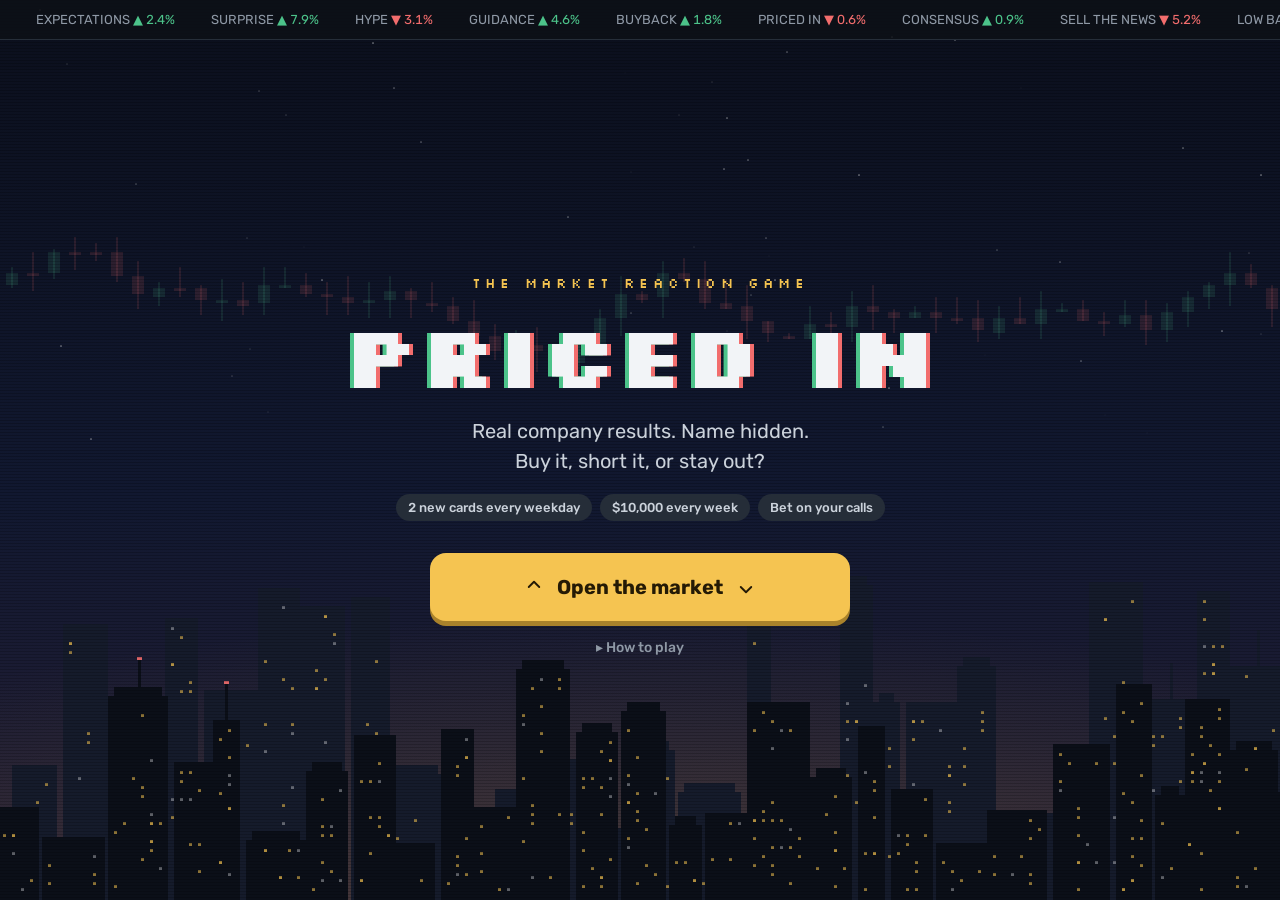
==== index.html @ 3587cbac "Night-city background, pixel title (code by Claude)" ====
<!DOCTYPE html>
<html lang="en">
<head>
    <meta charset="UTF-8">
    <meta name="viewport" content="width=device-width, initial-scale=1.0">
    <title>Priced In</title>
    <meta name="description" content="A game about how markets react to news. Read the results, then call it: up or down?">
    <link rel="preconnect" href="https://fonts.googleapis.com">
    <link rel="preconnect" href="https://fonts.gstatic.com" crossorigin>
    <link href="https://fonts.googleapis.com/css2?family=Rubik:wght@400;500;600;700;800&family=Silkscreen:wght@400;700&display=swap" rel="stylesheet">
    <link rel="stylesheet" href="style.css">
</head>
<body>
    <!-- The gold price line that keeps drawing itself behind everything -->
    <canvas id="bg-chart" class="bg-chart" aria-hidden="true"></canvas>

    <!-- ============ HOME ============ -->
    <div id="home" class="home">
        <div class="tape" aria-hidden="true">
            <div id="tape-track" class="tape-track"></div>
        </div>

        <div class="home-inner">
            <p class="home-kicker">The market reaction game</p>
            <h1 class="home-title">Priced In</h1>
            <p class="home-sub">Real company results. Name hidden.<br>Buy it, short it, or stay out?</p>

            <div class="home-chips">
                <span id="home-cards"></span>
                <span>$10,000 every week</span>
                <span>Bet on your calls</span>
            </div>

            <button id="btn-start" class="btn-start">
                <svg width="18" height="18" viewBox="0 0 24 24" fill="none" stroke="currentColor" stroke-width="2.5" stroke-linecap="round" stroke-linejoin="round" aria-hidden="true"><path d="M5 12l7-7 7 7"></path></svg>
                Open the market
                <svg width="18" height="18" viewBox="0 0 24 24" fill="none" stroke="currentColor" stroke-width="2.5" stroke-linecap="round" stroke-linejoin="round" aria-hidden="true"><path d="M19 12l-7 7-7-7"></path></svg>
            </button>

            <details class="howto">
                <summary>How to play</summary>
                <ol>
                    <li>Each card is a real company's results day, with the name hidden.</li>
                    <li>Read what investors expected, what the company reported and what else it announced.</li>
                    <li>Before the results come out, <strong>buy</strong> (you make money if the price rises), <strong>short</strong> (you make money if it falls) or stay out. Put 10%, 25% or 50% of your portfolio on it.</li>
                    <li>The next morning the market opens. Take your profit or loss <strong>at the open</strong>, or <strong>hold to the close</strong>. Your profit or loss is the real price move on your position.</li>
                    <li>Two new cards every weekday. Your portfolio carries over from day to day and starts again at $10,000 every Monday.</li>
                    <li>The catch: good news doesn't always mean up. Prices move on <em>surprise</em>, not on whether the news sounds good.</li>
                </ol>
            </details>

            <p id="home-stats" class="home-stats"></p>
        </div>
    </div>

    <!-- ============ GAME ============ -->
    <div id="app" class="app" hidden>

        <!-- HUD: home button, portfolio, progress, return -->
        <header class="hud">
            <button id="btn-home" class="hud-home" aria-label="Back to the menu">
                <svg width="20" height="20" viewBox="0 0 22 22" fill="none" stroke="currentColor" stroke-width="2" stroke-linecap="round" stroke-linejoin="round" aria-hidden="true"><path d="M2 16 L8 10 L12 13 L20 4"></path><path d="M15 4 H20 V9"></path></svg>
            </button>

            <div class="hud-box">
                <span class="hud-label">Portfolio</span>
                <span id="portfolio" class="hud-value gold"></span>
            </div>

            <div class="hud-progress">
                <div id="squares" class="squares" aria-hidden="true"></div>
                <span id="progress" class="hud-label"></span>
            </div>

            <div class="hud-box hud-right">
                <span class="hud-label">Return</span>
                <span id="return" class="hud-value"></span>
            </div>
        </header>

        <main class="stage">

            <!-- The card: one panel in the middle of the screen -->
            <section id="card" class="panel-main screen">
                <p id="when" class="kicker"></p>
                <h1 id="disguise" class="headline"></h1>
                <p id="mood" class="body-text"></p>

                <table id="rows" class="rows"></table>

                <div class="clue">
                    <span class="label gold">Also announced</span>
                    <p id="other-news"></p>
                </div>

                <div class="chart-range" data-chart="card-chart" role="group" aria-label="Chart range">
                    <button data-days="10">2W</button>
                    <button data-days="21">1M</button>
                    <button data-days="all">3M</button>
                </div>
                <div id="card-chart" class="chart"></div>
                <p id="card-chart-note" class="note"></p>

                <p class="panel-foot">▼ prices move on surprise ▼</p>
            </section>

            <!-- The market opens the morning after the results -->
            <section id="open" class="panel-main screen" hidden aria-live="polite">
                <p id="open-when" class="kicker"></p>
                <h1 id="open-move" class="headline"></h1>
                <div id="open-chart" class="chart"></div>
                <p id="open-text" class="body-text"></p>
            </section>

            <!-- The reveal -->
            <section id="reveal" class="panel-main screen" hidden aria-live="polite">
                <p id="reveal-when" class="kicker fade-up"></p>
                <h1 id="company" class="headline fade-up d1"></h1>

                <div class="move-line">
                    <span id="move" class="move-number"></span>
                    <span class="muted">next day</span>
                </div>
                <div class="chart-range" data-chart="chart" role="group" aria-label="Chart range">
                    <button data-days="10">2W</button>
                    <button data-days="21">1M</button>
                    <button data-days="all">3M</button>
                </div>
                <div id="chart" class="chart"></div>
                <p id="chart-note" class="note"></p>

                <div class="stats fade-up d2">
                    <div class="stat">
                        <span class="label">Position</span>
                        <span id="verdict-dir" class="stat-value"></span>
                    </div>
                    <div class="stat">
                        <span class="label">Exit</span>
                        <span id="verdict-size" class="stat-value"></span>
                    </div>
                    <div class="stat">
                        <span class="label">Your P&amp;L</span>
                        <span id="pnl" class="stat-value"></span>
                    </div>
                </div>
                <p id="pnl-detail" class="note fade-up d2"></p>

                <div class="why fade-up d3">
                    <p id="why" class="body-text"></p>
                    <div class="why-foot">
                        <span id="tag" class="tag"></span>
                        <a id="source" class="source" target="_blank" rel="noopener">Source ↗</a>
                    </div>
                </div>
            </section>

            <!-- End of the round -->
            <section id="results" class="panel-main screen results" hidden>
                <p class="kicker fade-up">Market closed</p>
                <h1 id="final-score" class="headline big fade-up d1"></h1>
                <p id="final-line" class="body-text fade-up d1"></p>
                <div id="grid" class="grid fade-up d2"></div>
                <p id="stats" class="note fade-up d3"></p>
            </section>

            <!-- Today: the daily cards -->
            <section id="today" class="panel-main screen" hidden>
                <p id="today-kicker" class="kicker"></p>
                <h1 id="today-title" class="headline"></h1>
                <div id="today-countdown" class="countdown" hidden>
                    <span id="countdown-label" class="label"></span>
                    <div id="countdown-tiles" class="countdown-tiles"></div>
                </div>
                <p id="today-text" class="body-text"></p>
                <div id="today-grid" class="teasers"></div>
                <div id="today-week" class="week-days week-strip"></div>
                <div class="hub-actions">
                    <button id="btn-today" class="btn btn-gold"></button>
                </div>
                <p id="today-note" class="note"></p>
            </section>

            <!-- Week: calendar, graph and stats for this week -->
            <section id="week" class="panel-main screen" hidden>
                <p id="week-kicker" class="kicker"></p>
                <div class="week-total">
                    <span id="week-pnl" class="headline"></span>
                    <span id="week-balance" class="muted"></span>
                </div>
                <div id="week-days" class="week-days"></div>
                <div id="week-chart" class="chart"></div>
                <p id="week-note" class="note"></p>
                <div id="week-stats" class="stats week-stats"></div>
                <p id="week-compare" class="body-text"></p>
                <div id="past-weeks" class="past-weeks"></div>
            </section>

            <!-- Practice: every card in one round -->
            <section id="practice" class="panel-main screen" hidden>
                <p class="kicker">Practice</p>
                <h1 class="headline">Play every card</h1>
                <p id="practice-text" class="body-text"></p>
                <div class="hub-actions">
                    <button id="btn-practice" class="btn btn-gold">Start practice</button>
                </div>
            </section>

            <!-- Shown if puzzles.json can't be loaded -->
            <section id="error" class="panel-main screen" hidden>
                <h1 class="headline">Couldn't load the puzzles</h1>
                <p class="body-text">If you opened index.html straight from your files, run <code>python3 -m http.server</code> in the project folder and open localhost:8000 instead.</p>
            </section>
        </main>

        <!-- Bottom bar: the question and the buttons for the current step -->
        <footer class="actions">
            <div id="dir-buttons" class="step">
                <p class="hint">The results are out tonight. What's your trade?</p>
                <div class="btn-row">
                    <button id="btn-up" class="btn btn-up">
                        <svg width="18" height="18" viewBox="0 0 24 24" fill="none" stroke="currentColor" stroke-width="2.5" stroke-linecap="round" stroke-linejoin="round" aria-hidden="true"><path d="M12 19V5"></path><path d="M5 12l7-7 7 7"></path></svg>
                        Buy
                    </button>
                    <button id="btn-down" class="btn btn-down">
                        <svg width="18" height="18" viewBox="0 0 24 24" fill="none" stroke="currentColor" stroke-width="2.5" stroke-linecap="round" stroke-linejoin="round" aria-hidden="true"><path d="M12 5v14"></path><path d="M19 12l-7 7-7-7"></path></svg>
                        Short
                    </button>
                    <button id="btn-out" class="btn btn-narrow">Stay out</button>
                </div>
                <p class="hint small">You trade at today's close, the last candle. Buy: you make money if the price rises from there. Short: you make money if it falls.</p>
            </div>

            <div id="stake-buttons" class="step" hidden>
                <p class="hint">You chose to <strong id="picked-2"></strong>. How much of your portfolio?</p>
                <div class="btn-row">
                    <button id="btn-low" class="btn">Low<span id="amt-low"></span></button>
                    <button id="btn-mid" class="btn">Medium<span id="amt-mid"></span></button>
                    <button id="btn-high" class="btn">High<span id="amt-high"></span></button>
                </div>
            </div>

            <div id="exit-buttons" class="step" hidden>
                <p class="hint">Take it now, or hold until the market closes?</p>
                <div class="btn-row">
                    <button id="btn-exit-open" class="btn">Exit at the open<span id="exit-open-pnl"></span></button>
                    <button id="btn-exit-close" class="btn">Hold to the close<span>see where it ends</span></button>
                </div>
            </div>

            <div id="next-step" class="step" hidden>
                <div class="btn-row">
                    <button id="btn-next" class="btn btn-gold">Next card</button>
                </div>
            </div>

            <nav id="tab-bar" class="step" hidden aria-label="Menu">
                <div class="tab-row">
                    <button id="tab-today" class="tab">
                        <svg width="22" height="22" viewBox="0 0 24 24" fill="none" stroke="currentColor" stroke-width="2" stroke-linecap="round" stroke-linejoin="round" aria-hidden="true"><rect x="3" y="5" width="18" height="16" rx="3"></rect><path d="M3 10h18M8 3v4M16 3v4"></path></svg>
                        Today
                    </button>
                    <button id="tab-week" class="tab">
                        <svg width="22" height="22" viewBox="0 0 24 24" fill="none" stroke="currentColor" stroke-width="2" stroke-linecap="round" stroke-linejoin="round" aria-hidden="true"><path d="M3 17l6-6 4 4 8-8"></path><path d="M15 7h6v6"></path></svg>
                        Week
                    </button>
                    <button id="tab-practice" class="tab">
                        <svg width="22" height="22" viewBox="0 0 24 24" fill="none" stroke="currentColor" stroke-width="2" stroke-linecap="round" stroke-linejoin="round" aria-hidden="true"><path d="M4 4v16M4 4h11l-2 4 2 4H4"></path></svg>
                        Practice
                    </button>
                </div>
            </nav>

            <div id="end-step" class="step" hidden>
                <div class="btn-row">
                    <button id="btn-share" class="btn btn-gold">Share result</button>
                    <button id="btn-replay" class="btn btn-narrow">Play again</button>
                </div>
            </div>
        </footer>
    </div>

    <!-- Full-screen colour flash on the reveal -->
    <div id="flash" class="flash" aria-hidden="true"></div>

    <script src="game.js"></script>
</body>
</html>
---- style.css ----
/* ---------- Colours and fonts ---------- */
:root {
    --bg: #12161D;
    --surface: #1B212A;
    --panel: #1B212A;
    --raised: #252D38;
    --edge: #0B0E13;
    --border: #2C3541;
    --border-soft: #262E39;
    --text: #F2F4F7;
    --text-soft: #CBD2DB;
    --muted: #8F99A6;
    --gold: #F5C451;
    --gold-edge: #A9822B;
    --up: #4CC38A;
    --up-bg: #183327;
    --up-chip: #183327;
    --up-edge: #2A7A55;
    --down: #F26D6D;
    --down-bg: #3A1D20;
    --down-chip: #3A1D20;
    --down-edge: #9A3B3B;
    --font: "Rubik", system-ui, sans-serif;
    --pixel: "Silkscreen", "Rubik", monospace;   /* the home title only */
    --serif: var(--font);
    --sans: var(--font);
    --mono: var(--font);
}

* { box-sizing: border-box; }

html, body {
    margin: 0;
    color: var(--text);
    font-family: var(--font);
    font-variant-numeric: tabular-nums;
    -webkit-font-smoothing: antialiased;
}

/* The night sky behind the city (the skyline and sky chart are drawn by game.js) */
body {
    min-height: 100vh;
    background-color: var(--bg);
    background-image:
        radial-gradient(ellipse 120% 45% at 50% 100%, rgba(245, 196, 81, 0.16), transparent 70%),
        linear-gradient(to bottom, #0b0f1c 0%, #111830 55%, #1d1c33 82%, #2b2236 100%);
    background-attachment: fixed;
}

/* Faint CRT scanlines over the scene (under the panels, so text stays sharp) */
body::before {
    content: "";
    position: fixed;
    inset: 0;
    z-index: 1;   /* above the city canvas, below the game (also z-index 1, but later in the page) */
    pointer-events: none;
    background: repeating-linear-gradient(to bottom, rgba(0, 0, 0, 0.18) 0 1px, transparent 1px 3px);
}

[hidden] { display: none !important; }

/* The background price line (drawn by game.js) */
.bg-chart {
    position: fixed;
    inset: 0;
    width: 100%;
    height: 100%;
    pointer-events: none;
    z-index: 0;
    transition: opacity 0.6s ease;
}

body.in-game .bg-chart { opacity: 0.7; }

/* ---------- Home ---------- */
.home {
    position: relative;
    z-index: 1;
    min-height: 100vh;
    min-height: 100dvh;
    display: flex;
    flex-direction: column;
    align-items: center;
    justify-content: center;
}

.tape {
    position: absolute;
    top: 0;
    left: 0;
    right: 0;
    height: 40px;
    overflow: hidden;
    border-bottom: 1px solid var(--border-soft);
    background: rgba(13, 17, 23, 0.85);
    display: flex;
    align-items: center;
}

.tape-track {
    display: flex;
    gap: 36px;
    white-space: nowrap;
    padding-left: 36px;
    font-family: var(--mono);
    font-size: 13px;
    color: var(--muted);
    animation: tape 45s linear infinite;
}

.t-up { color: var(--up); }
.t-down { color: var(--down); }

@keyframes tape { from { transform: translateX(0); } to { transform: translateX(-50%); } }

.home-inner {
    width: 100%;
    max-width: 640px;
    padding: 96px 24px 48px;
    display: flex;
    flex-direction: column;
    align-items: center;
    text-align: center;
    gap: 18px;
}

.home-kicker {
    margin: 0;
    font-family: var(--pixel);
    font-size: 14px;
    letter-spacing: 0.3em;
    text-transform: uppercase;
    color: var(--gold);
    animation: fade-up 0.6s ease-out both;
}

/* Pixel title with a green/red offset, like a glitchy trading screen */
.home-title {
    margin: 0;
    font-family: var(--pixel);
    font-size: clamp(36px, 12.5vw, 88px);   /* sized so "PRICED IN" stays on one line */
    font-weight: 700;
    line-height: 1;
    white-space: nowrap;
    text-shadow: -4px 0 var(--up), 4px 0 var(--down);
    animation: fade-up 0.7s ease-out 0.1s both;
}

.home-sub {
    margin: 0;
    font-size: clamp(16px, 2.4vw, 20px);
    line-height: 1.5;
    color: var(--text-soft);
    animation: fade-up 0.7s ease-out 0.25s both;
}

.home-chips {
    display: flex;
    flex-wrap: wrap;
    justify-content: center;
    gap: 8px;
    animation: fade-up 0.7s ease-out 0.4s both;
}

.home-chips span {
    font-family: var(--mono);
    font-size: 13px;
    font-weight: 500;
    color: var(--text-soft);
    padding: 6px 12px;
    border-radius: 999px;
    background: var(--raised);
}

.home-chips span:empty { display: none; }

.btn-start {
    margin-top: 14px;
    width: 100%;
    max-width: 420px;
    min-height: 68px;
    display: flex;
    align-items: center;
    justify-content: center;
    gap: 14px;
    border: none;
    border-radius: 16px;
    background: var(--gold);
    color: #241A05;
    box-shadow: 0 5px 0 var(--gold-edge);
    font-family: var(--font);
    font-size: 20px;
    font-weight: 700;
    cursor: pointer;
    animation: fade-up 0.7s ease-out 0.55s both;
    transition: background-color 0.15s ease, transform 0.08s ease, box-shadow 0.08s ease;
}

.btn-start:hover { background: #F8D06E; }
.btn-start:active { transform: translateY(4px); box-shadow: 0 1px 0 var(--gold-edge); }

.howto {
    width: 100%;
    max-width: 520px;
    text-align: left;
    font-size: 14px;
    color: var(--text-soft);
    animation: fade-up 0.7s ease-out 0.7s both;
}

.howto summary {
    cursor: pointer;
    text-align: center;
    font-family: var(--mono);
    font-size: 14px;
    font-weight: 500;
    color: var(--muted);
    list-style: none;
}

.howto summary::-webkit-details-marker { display: none; }
.howto summary::before { content: "▸ "; }
.howto[open] summary::before { content: "▾ "; }

.howto ol {
    margin: 14px 0 0;
    padding: 16px 20px 16px 36px;
    background: var(--panel);
    border: 1px solid var(--border);
    border-radius: 14px;
    line-height: 1.55;
}

.howto li + li { margin-top: 8px; }

.home-stats {
    margin: 0;
    font-family: var(--mono);
    font-size: 12px;
    color: var(--muted);
}

/* ---------- Game layout ---------- */
.app {
    position: relative;
    z-index: 1;
    min-height: 100vh;
    min-height: 100dvh;
    display: flex;
    flex-direction: column;
}

/* HUD across the top, like Krillion's depth / progress / score */
.hud {
    position: relative;
    display: grid;
    grid-template-columns: 1fr auto 1fr;
    align-items: center;
    gap: 12px;
    width: 100%;
    max-width: 760px;
    margin: 0 auto;
    padding: 14px 16px 0 64px;
}

.hud-home {
    position: absolute;
    left: 14px;
    top: 50%;
    transform: translateY(-30%);
    width: 40px;
    height: 40px;
    display: flex;
    align-items: center;
    justify-content: center;
    border-radius: 12px;
    border: none;
    background: var(--raised);
    box-shadow: 0 3px 0 var(--edge);
    color: var(--gold);
    cursor: pointer;
}

.hud-home:hover { background: #2D3644; }

.hud-box {
    justify-self: start;
    min-width: 120px;
    display: flex;
    flex-direction: column;
    gap: 2px;
    padding: 8px 14px;
    border-radius: 14px;
    background: var(--panel);
    box-shadow: 0 3px 0 var(--edge);
}

.hud-right { justify-self: end; text-align: right; }

.hud-label {
    font-family: var(--mono);
    font-size: 12px;
    font-weight: 500;
    color: var(--muted);
}

.hud-value {
    font-family: var(--mono);
    font-size: 20px;
    font-weight: 700;
}

.hud-progress {
    display: flex;
    flex-direction: column;
    align-items: center;
    gap: 6px;
}

.squares { display: flex; gap: 4px; }

.squares i {
    width: 16px;
    height: 16px;
    border-radius: 4px;
    background: var(--raised);
    border: 1px solid var(--raised);
}

.squares i.now { background: var(--gold); border-color: var(--gold); }
.squares i.hit { background: var(--up); border-color: var(--up); }
.squares i.miss { background: var(--down); border-color: var(--down); }

.stage {
    flex-grow: 1;
    width: 100%;
    max-width: 680px;
    margin: 0 auto;
    padding: 28px 16px 24px;
}

/* The one central panel */
.panel-main {
    display: flex;
    flex-direction: column;
    gap: 16px;
    padding: 28px 28px 22px;
    border-radius: 20px;
    background: var(--panel);
    box-shadow: 0 6px 0 var(--edge);
}

/* ---------- Text ---------- */
.kicker, .label {
    margin: 0;
    font-family: var(--mono);
    font-size: 14px;
    font-weight: 600;
    color: var(--gold);
}

.label { font-size: 12px; font-weight: 500; color: var(--muted); }
.gold { color: var(--gold); }

.headline {
    margin: -6px 0 0;
    font-family: var(--serif);
    font-size: clamp(28px, 6vw, 38px);
    font-weight: 700;
    line-height: 1.08;
}

.headline.big { font-size: clamp(54px, 12vw, 80px); }

.body-text {
    margin: 0;
    font-size: 16px;
    line-height: 1.6;
    color: var(--text-soft);
}

.muted { color: var(--muted); font-size: 13px; }
.note { margin: -6px 0 0; font-size: 13px; color: var(--muted); }

.panel-foot {
    margin: 4px 0 0;
    text-align: center;
    font-family: var(--mono);
    font-size: 13px;
    color: var(--muted);
}

code {
    font-family: var(--mono);
    font-size: 13px;
    background: var(--surface);
    padding: 2px 6px;
    border-radius: 6px;
}

/* ---------- Results table ---------- */
.rows { width: 100%; border-collapse: collapse; }

.rows th {
    text-align: left;
    font-family: var(--mono);
    font-size: 12px;
    font-weight: 500;
    color: var(--muted);
    padding: 0 6px 8px 0;
}

.rows td {
    padding: 10px 6px 10px 0;
    border-top: 1px solid var(--border-soft);
    font-size: 15px;
    vertical-align: middle;
}

.rows .num { font-family: var(--mono); color: var(--muted); }
.rows .num.actual { color: var(--text); font-weight: 600; }

.chip {
    display: inline-block;
    font-family: var(--mono);
    font-size: 12px;
    font-weight: 600;
    padding: 4px 10px;
    border-radius: 999px;
    white-space: nowrap;
}

.chip .pct { font-weight: 400; opacity: 0.85; margin-left: 4px; }
.chip-beat { color: var(--up); background: var(--up-chip); }
.chip-miss { color: var(--down); background: var(--down-chip); }
.chip-inline { color: var(--text-soft); background: var(--raised); }

.clue {
    display: flex;
    flex-direction: column;
    gap: 6px;
    padding: 14px 16px;
    border-radius: 14px;
    background: var(--raised);
    border-left: 4px solid var(--gold);
}

.clue .label { color: var(--gold); }

.clue p {
    margin: 0;
    font-size: 15px;
    line-height: 1.55;
    color: var(--text-soft);
}

/* ---------- Reveal ---------- */
.move-line { display: flex; align-items: baseline; gap: 10px; margin-top: 4px; }

.move-number {
    font-family: var(--mono);
    font-size: clamp(52px, 11vw, 72px);
    font-weight: 800;
    letter-spacing: -0.03em;
    line-height: 1;
}

.is-up { color: var(--up); }
.is-down { color: var(--down); }

.chart { position: relative; margin-top: -6px; }
.chart svg { width: 100%; height: auto; display: block; overflow: visible; touch-action: pan-y; cursor: crosshair; }

/* 2W / 1M / 3M zoom buttons above a chart */
.chart-range { display: flex; justify-content: flex-end; gap: 4px; margin-bottom: -8px; }

.chart-range button {
    padding: 4px 10px;
    border: none;
    border-radius: 8px;
    background: none;
    color: var(--muted);
    font-family: var(--font);
    font-size: 12px;
    font-weight: 600;
    cursor: pointer;
}

.chart-range button:hover { color: var(--text); }
.chart-range button.active { background: var(--raised); color: var(--gold); }
.chart-range button:focus-visible { outline: 2px solid var(--gold); outline-offset: 2px; }

/* The label that follows your finger or mouse along the chart */
.chart-tip {
    position: absolute;
    top: -8px;
    transform: translate(-50%, -100%);
    display: flex;
    align-items: baseline;
    gap: 8px;
    padding: 6px 10px;
    border-radius: 10px;
    background: var(--raised);
    box-shadow: 0 3px 0 var(--edge);
    font-size: 12px;
    color: var(--muted);
    white-space: nowrap;
    pointer-events: none;
}

.chart-tip strong { font-size: 15px; color: var(--text); }

.stats {
    display: grid;
    grid-template-columns: repeat(3, minmax(0, 1fr));
    gap: 8px;
}

.stat {
    display: flex;
    flex-direction: column;
    gap: 4px;
    padding: 10px 12px;
    border-radius: 14px;
    background: var(--raised);
}

.stat-value { font-family: var(--mono); font-size: 17px; font-weight: 700; }

.why {
    display: flex;
    flex-direction: column;
    gap: 12px;
    padding-top: 14px;
    border-top: 1px solid var(--border-soft);
}

.why-foot {
    display: flex;
    flex-wrap: wrap;
    align-items: center;
    justify-content: space-between;
    gap: 10px;
}

.tag {
    font-size: 13px;
    font-weight: 600;
    padding: 5px 12px;
    border-radius: 999px;
    background: rgba(245, 196, 81, 0.14);
    color: var(--gold);
}

.source { font-size: 13px; color: var(--muted); text-decoration: none; }
.source:hover { color: var(--gold); }

/* ---------- Results ---------- */
.results { text-align: center; align-items: center; }

.grid { display: flex; flex-direction: column; gap: 8px; width: 100%; max-width: 360px; }

.grid-row { display: flex; align-items: center; gap: 6px; }
.grid-row .sq { width: 26px; height: 26px; border-radius: 6px; background: var(--raised); }
.grid-row .sq.hit { background: var(--up); }
.grid-row .sq.miss { background: var(--down); }
.grid-row .grid-name { margin-left: 8px; font-size: 15px; color: var(--text-soft); }
.grid-pnl { margin-left: auto; font-family: var(--mono); font-size: 15px; font-weight: 700; }

/* ---------- Today, Week and Practice ---------- */
.hub-actions { display: flex; flex-direction: column; gap: 10px; margin-top: 4px; }

.week-total { display: flex; flex-direction: column; gap: 4px; margin-top: -6px; }

/* Monday to Friday tiles, green or red by the day's result */
.week-days {
    display: grid;
    grid-template-columns: repeat(5, minmax(0, 1fr));
    gap: 8px;
}

.day-tile {
    display: flex;
    flex-direction: column;
    gap: 4px;
    min-height: 78px;
    padding: 10px;
    border-radius: 14px;
    background: var(--raised);
    box-shadow: 0 3px 0 var(--edge);
}

.day-tile.up { background: var(--up-bg); }
.day-tile.down { background: var(--down-bg); }
.day-tile.today { outline: 2px solid var(--gold); outline-offset: 2px; }
.day-tile.future { opacity: 0.45; }

.day-name { font-size: 12px; font-weight: 500; color: var(--muted); }
.day-pnl { font-size: 15px; font-weight: 700; color: var(--muted); }
.day-tile.up .day-pnl { color: var(--up); }
.day-tile.down .day-pnl { color: var(--down); }
.day-sub { font-size: 11px; color: var(--muted); }

.week-stats { grid-template-columns: repeat(2, minmax(0, 1fr)); }

.past-weeks { display: flex; flex-direction: column; gap: 8px; }
.past-row { display: flex; align-items: baseline; gap: 10px; font-size: 14px; }
.past-ret { margin-left: auto; font-weight: 700; }

/* Today: countdown, card teasers and the week strip */
.countdown { display: flex; flex-direction: column; gap: 8px; }

.countdown-tiles { display: flex; gap: 8px; }

.count-tile {
    flex: 1 1 0;
    max-width: 96px;
    display: flex;
    flex-direction: column;
    align-items: center;
    gap: 2px;
    padding: 10px 0 8px;
    border-radius: 14px;
    background: var(--raised);
    box-shadow: 0 4px 0 var(--edge);
}

.count-tile strong { font-size: 30px; font-weight: 800; color: var(--gold); line-height: 1; }
.count-tile span { font-size: 11px; font-weight: 600; color: var(--muted); }

.teasers { display: flex; flex-direction: column; gap: 8px; }
.teasers:empty { display: none; }

.teaser {
    display: flex;
    align-items: center;
    gap: 12px;
    padding: 12px 14px;
    border-radius: 14px;
    background: var(--raised);
    border-left: 4px solid var(--gold);
}

.teaser.played { border-left-color: var(--border); }
.teaser-text { display: flex; flex-direction: column; gap: 2px; margin-right: auto; }
.teaser-text strong { font-size: 16px; font-weight: 700; }
.teaser .grid-row .sq { width: 18px; height: 18px; border-radius: 5px; }
.teaser .grid-row .sq:not(.hit):not(.miss) { background: var(--bg); }   /* grey squares show against the teaser */
.teaser .grid-pnl { margin-left: 0; }

.week-strip .day-tile { min-height: 64px; }
.day-tile.locked { opacity: 0.6; }

/* The tab bar at the bottom of the menu */
.tab-row { display: flex; gap: 8px; }

.tab {
    flex: 1 1 0;
    display: flex;
    flex-direction: column;
    align-items: center;
    gap: 4px;
    padding: 8px 0;
    border: none;
    border-radius: 14px;
    background: none;
    color: var(--muted);
    font-family: var(--font);
    font-size: 13px;
    font-weight: 600;
    cursor: pointer;
}

.tab:hover { color: var(--text); }
.tab.active { background: var(--raised); color: var(--gold); box-shadow: 0 3px 0 var(--edge); }
.tab:focus-visible { outline: 2px solid var(--gold); outline-offset: 2px; }

/* ---------- Bottom bar ---------- */
.actions {
    position: sticky;
    bottom: 0;
    z-index: 2;
    padding: 14px 16px 24px;
    background: rgba(13, 17, 26, 0.92);
    box-shadow: 0 -1px 0 var(--border-soft);
}

.step {
    max-width: 680px;
    margin: 0 auto;
    display: flex;
    flex-direction: column;
    gap: 10px;
}

.hint {
    margin: 0;
    text-align: center;
    font-family: var(--mono);
    font-size: 15px;
    font-weight: 500;
    color: var(--text-soft);
}

.hint.small { font-size: 12px; color: var(--muted); }

.hint strong.is-up { color: var(--up); }
.hint strong.is-down { color: var(--down); }

.btn-row { display: flex; gap: 10px; }

.btn {
    flex: 1 1 0;
    min-height: 60px;
    border-radius: 14px;
    border: none;
    background: var(--raised);
    box-shadow: 0 4px 0 var(--edge);
    color: var(--text);
    font-family: var(--font);
    font-size: 18px;
    font-weight: 700;
    display: flex;
    flex-direction: column;
    align-items: center;
    justify-content: center;
    gap: 2px;
    cursor: pointer;
    transition: transform 0.08s ease, box-shadow 0.08s ease, background-color 0.15s ease;
}

.btn span { font-size: 12px; font-weight: 500; color: var(--muted); }
.btn:hover { background-color: #2D3644; }
.btn:active { transform: translateY(3px); box-shadow: 0 1px 0 var(--edge); }
.btn:focus-visible, .hud-home:focus-visible, .btn-start:focus-visible { outline: 2px solid var(--gold); outline-offset: 3px; }

.btn-up, .btn-down { flex-direction: row; gap: 8px; font-size: 19px; }
.btn-up { background: var(--up); color: #0B2418; box-shadow: 0 4px 0 var(--up-edge); }
.btn-up:hover { background: #5DCF98; }
.btn-up:active { box-shadow: 0 1px 0 var(--up-edge); }
.btn-down { background: var(--down); color: #2E0B0B; box-shadow: 0 4px 0 var(--down-edge); }
.btn-down:hover { background: #F58080; }
.btn-down:active { box-shadow: 0 1px 0 var(--down-edge); }

.btn-gold { background: var(--gold); color: #241A05; box-shadow: 0 4px 0 var(--gold-edge); }
.btn-gold:hover { background: #F8D06E; }
.btn-gold:active { box-shadow: 0 1px 0 var(--gold-edge); }

.btn-narrow { flex: 0 0 auto; padding: 0 18px; }

/* ---------- Animations ---------- */
.fade-up {
    opacity: 0;
    transform: translateY(10px);
    animation: fade-up 0.5s ease-out forwards;
}
.d1 { animation-delay: 0.3s; }
.d2 { animation-delay: 1.4s; }
.d3 { animation-delay: 1.8s; }

@keyframes fade-up { to { opacity: 1; transform: none; } }

.enter { animation: enter 0.4s ease-out; }
@keyframes enter { from { opacity: 0; transform: translateY(14px) scale(0.99); } to { opacity: 1; transform: none; } }

.line-draw {
    stroke-dasharray: 1;
    stroke-dashoffset: 1;
    animation: draw 1.1s cubic-bezier(0.2, 0.7, 0.2, 1) 0.2s forwards;
}
@keyframes draw { to { stroke-dashoffset: 0; } }

.area-fade { opacity: 0; animation: fade 0.6s ease-out 1.1s forwards; }
@keyframes fade { to { opacity: 1; } }

.dot-pop { opacity: 0; transform-box: fill-box; transform-origin: center; animation: pop 0.45s cubic-bezier(0.3, 1.6, 0.5, 1) 1.25s forwards; }
@keyframes pop { from { opacity: 0; transform: scale(0); } to { opacity: 1; transform: scale(1); } }

.flash { position: fixed; inset: 0; pointer-events: none; opacity: 0; z-index: 5; }
.flash.go { animation: flash 1s ease-out 0.9s; }
.flash.flash-up { background: var(--up); }
.flash.flash-down { background: var(--down); }
@keyframes flash { 0% { opacity: 0; } 20% { opacity: 0.22; } 100% { opacity: 0; } }

.shake { animation: shake 0.4s ease-in-out 1.4s; }
@keyframes shake {
    0%, 100% { transform: translateX(0); }
    25% { transform: translateX(-5px); }
    75% { transform: translateX(5px); }
}

/* ---------- Phones ---------- */
@media (max-width: 520px) {
    .hud { padding: 10px 10px 0 56px; gap: 8px; }
    .hud-home { left: 10px; width: 36px; height: 36px; }
    .hud-box { min-width: 0; padding: 6px 10px; }
    .hud-value { font-size: 15px; }
    .squares i { width: 12px; height: 12px; }
    .stage { padding: 18px 10px 16px; }
    .panel-main { padding: 22px 18px 18px; }
    .stats { gap: 6px; }
    .stat { padding: 10px; }
    .stat-value { font-size: 14px; }
    .stat .label { font-size: 11px; }
    .week-days { gap: 5px; }
    .day-tile { padding: 8px 6px; min-height: 70px; }
    .day-pnl { font-size: 12px; }
    .day-sub { font-size: 10px; }
}

/* Respect people who turn animations off */
@media (prefers-reduced-motion: reduce) {
    .fade-up, .area-fade, .dot-pop { animation: none; opacity: 1; transform: none; }
    .line-draw { animation: none; stroke-dashoffset: 0; }
    .enter, .shake { animation: none; }
    .flash { display: none; }
    .tape-track { animation: none; }
    .home-kicker, .home-title, .home-sub, .home-chips, .btn-start, .howto { animation: none; }
}
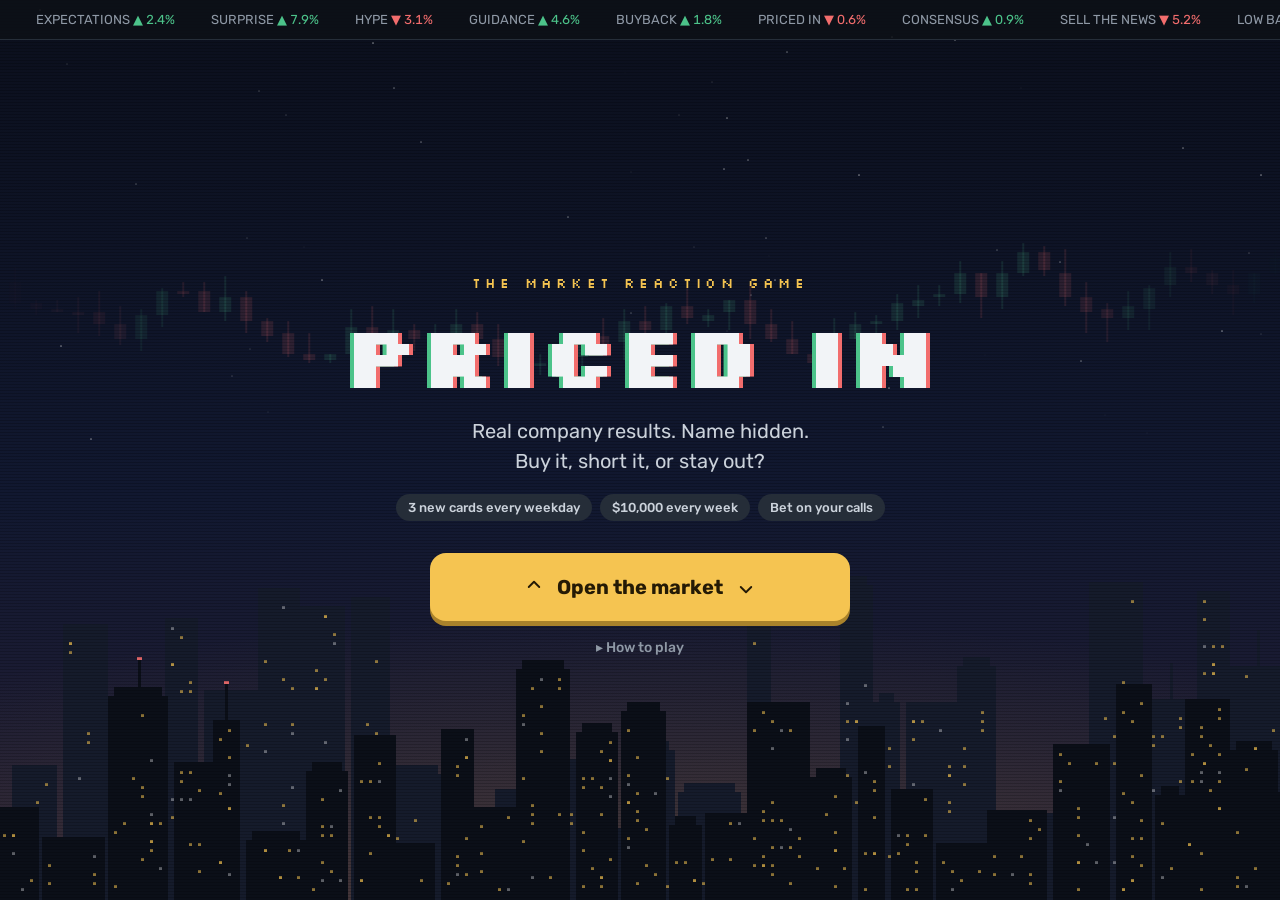
==== commit d0c14c71: "3 cards a day (code by Claude)" ====
--- a/index.html
+++ b/index.html
@@ -44,7 +44,7 @@
                     <li>Read what investors expected, what the company reported and what else it announced.</li>
                     <li>Before the results come out, <strong>buy</strong> (you make money if the price rises), <strong>short</strong> (you make money if it falls) or stay out. Put 10%, 25% or 50% of your portfolio on it.</li>
                     <li>The next morning the market opens. Take your profit or loss <strong>at the open</strong>, or <strong>hold to the close</strong>. Your profit or loss is the real price move on your position.</li>
-                    <li>Two new cards every weekday. Your portfolio carries over from day to day and starts again at $10,000 every Monday.</li>
+                    <li>Three new cards every weekday. Your portfolio carries over from day to day and starts again at $10,000 every Monday.</li>
                     <li>The catch: good news doesn't always mean up. Prices move on <em>surprise</em>, not on whether the news sounds good.</li>
                 </ol>
             </details>
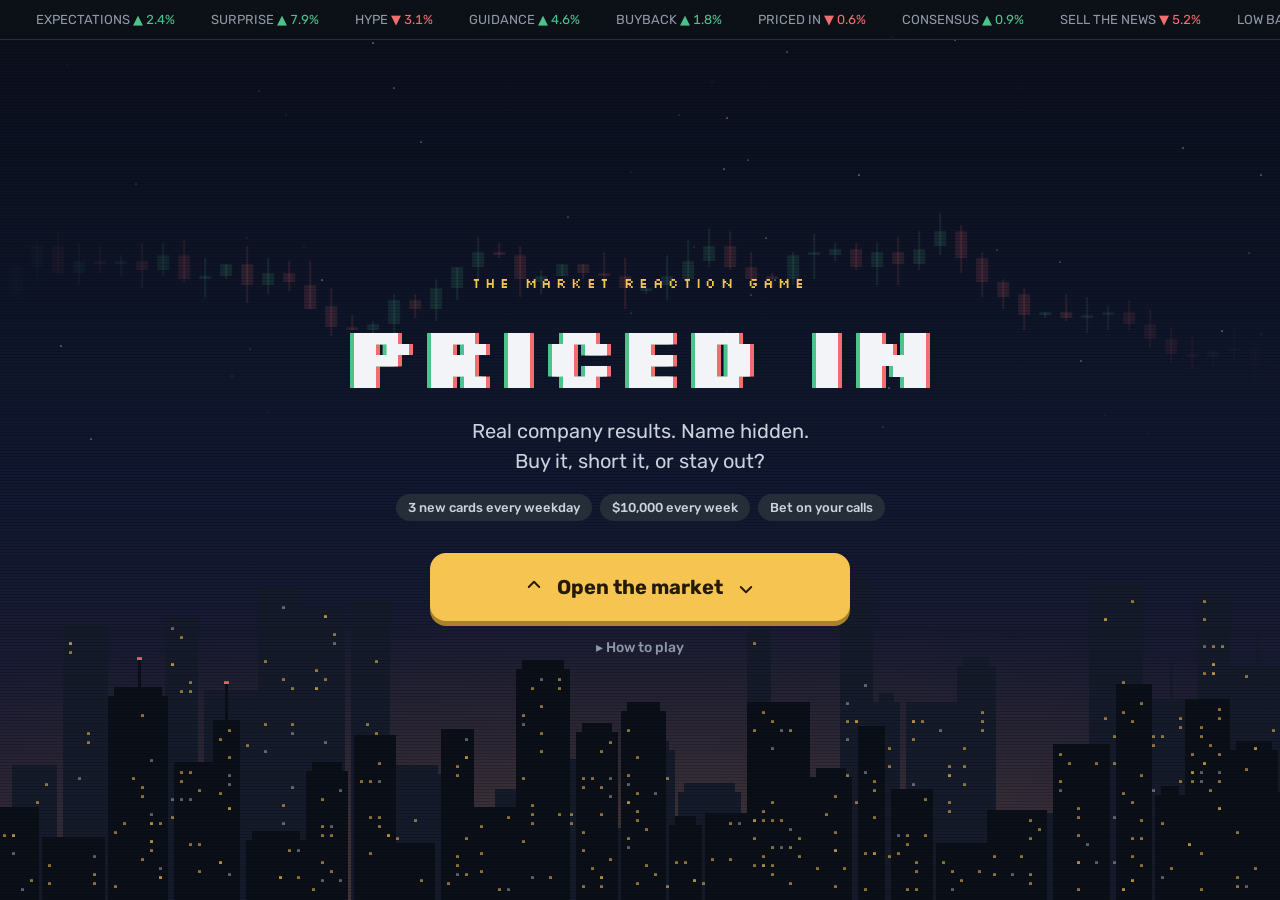
==== commit f26730a9: "Add the tower, week 2 card research, phone squares fix (code by Claude)" ====
--- a/index.html
+++ b/index.html
@@ -13,6 +13,8 @@
 <body>
     <!-- The gold price line that keeps drawing itself behind everything -->
     <canvas id="bg-chart" class="bg-chart" aria-hidden="true"></canvas>
+    <!-- Gold glow on the horizon that gets stronger the higher up the tower you are -->
+    <div id="sky-glow" class="sky-glow" aria-hidden="true"></div>
 
     <!-- ============ HOME ============ -->
     <div id="home" class="home">
@@ -45,6 +47,7 @@
                     <li>Before the results come out, <strong>buy</strong> (you make money if the price rises), <strong>short</strong> (you make money if it falls) or stay out. Put 10%, 25% or 50% of your portfolio on it.</li>
                     <li>The next morning the market opens. Take your profit or loss <strong>at the open</strong>, or <strong>hold to the close</strong>. Your profit or loss is the real price move on your position.</li>
                     <li>Three new cards every weekday. Your portfolio carries over from day to day and starts again at $10,000 every Monday.</li>
+                    <li>Climb the tower: every trade that makes money takes you up a floor, and every loss takes you down one. The higher you go, the fancier it gets. Back to the street every Monday.</li>
                     <li>The catch: good news doesn't always mean up. Prices move on <em>surprise</em>, not on whether the news sounds good.</li>
                 </ol>
             </details>
@@ -70,6 +73,8 @@
             <div class="hud-progress">
                 <div id="squares" class="squares" aria-hidden="true"></div>
                 <span id="progress" class="hud-label"></span>
+                <!-- Elevator display: which floor of the tower you're on -->
+                <div id="floor" class="floor" role="status"></div>
             </div>
 
             <div class="hud-box hud-right">
@@ -282,6 +287,9 @@
     <!-- Full-screen colour flash on the reveal -->
     <div id="flash" class="flash" aria-hidden="true"></div>
 
+    <!-- Banner when you reach a new level of the tower -->
+    <div id="floor-toast" class="floor-toast" aria-live="polite"></div>
+
     <script src="game.js"></script>
 </body>
 </html>
--- a/style.css
+++ b/style.css
@@ -72,6 +72,20 @@
 
 body.in-game .bg-chart { opacity: 0.7; }
 
+/* Gold glow on the horizon and a richer sky, stronger the higher up the tower you are.
+   game.js sets --lux from 0 (street) to 1 (rooftop). Behind the city canvas. */
+.sky-glow {
+    position: fixed;
+    inset: 0;
+    z-index: -1;
+    pointer-events: none;
+    background:
+        radial-gradient(ellipse 130% 55% at 50% 100%, rgba(245, 196, 81, 0.30), transparent 70%),
+        linear-gradient(to bottom, rgba(70, 45, 110, 0.35), transparent 60%);
+    opacity: var(--lux, 0);
+    transition: opacity 1.6s ease;
+}
+
 /* ---------- Home ---------- */
 .home {
     position: relative;
@@ -331,6 +345,96 @@
 .squares i.hit { background: var(--up); border-color: var(--up); }
 .squares i.miss { background: var(--down); border-color: var(--down); }
 
+/* ---------- The tower: elevator display in the top bar ---------- */
+/* Each level (data-level 0–6) looks a little more luxurious than the one below */
+.floor {
+    display: inline-flex;
+    align-items: center;
+    gap: 6px;
+    padding: 3px 9px;
+    border-radius: 8px;
+    background: var(--raised);
+    box-shadow: 0 2px 0 var(--edge);
+    font-family: var(--pixel);
+    font-size: 11px;
+    letter-spacing: 0.04em;
+    color: var(--muted);
+    white-space: nowrap;
+    transition: background 0.6s ease, color 0.6s ease, box-shadow 0.6s ease;
+}
+.floor-num { min-width: 2ch; text-align: center; font-weight: 700; color: var(--text); }
+.floor-name { text-transform: uppercase; }
+
+.floor[data-level="1"] { color: var(--text-soft); }                          /* Lobby */
+.floor[data-level="2"] { color: var(--up); }                                 /* Trading floor */
+.floor[data-level="3"] {                                                     /* Corner office */
+    color: var(--gold);
+    box-shadow: inset 0 0 0 1px var(--gold-edge), 0 2px 0 var(--edge);
+}
+.floor[data-level="4"] {                                                     /* Boardroom */
+    color: var(--gold);
+    background: linear-gradient(to bottom, #2c2410, #1a1508);
+    box-shadow: inset 0 0 0 1px var(--gold), 0 2px 0 var(--edge), 0 0 12px rgba(245, 196, 81, 0.25);
+}
+.floor[data-level="4"] .floor-num { color: var(--gold); }
+.floor[data-level="5"],                                                      /* Penthouse */
+.floor[data-level="6"] {                                                     /* Rooftop */
+    color: #2a1d04;
+    background: linear-gradient(to bottom, #f8d77a, #c99a35);
+    box-shadow: 0 2px 0 var(--gold-edge), 0 0 16px rgba(245, 196, 81, 0.4);
+}
+.floor[data-level="5"] .floor-num,
+.floor[data-level="6"] .floor-num { color: #2a1d04; }
+.floor[data-level="6"] {
+    background: linear-gradient(110deg, #c99a35 20%, #fff1c2 40%, #f5c451 60%, #c99a35 80%);
+    background-size: 250% 100%;
+    animation: shimmer 3s linear infinite;
+}
+@keyframes shimmer { from { background-position: 100% 0; } to { background-position: -150% 0; } }
+
+/* The elevator moving: a bounce up with a green glow, or a drop with a red one */
+.floor.floor-up { animation: floor-up 0.8s cubic-bezier(0.3, 1.6, 0.5, 1); }
+.floor.floor-down { animation: floor-down 0.6s ease-out; }
+@keyframes floor-up {
+    0% { transform: translateY(8px) scale(0.9); }
+    50% { transform: translateY(-4px) scale(1.15); box-shadow: 0 0 0 3px var(--up), 0 0 18px var(--up); }
+    100% { transform: none; }
+}
+@keyframes floor-down {
+    0% { transform: translateY(-8px); }
+    40% { transform: translateY(3px); box-shadow: 0 0 0 3px var(--down), 0 0 14px var(--down); }
+    100% { transform: none; }
+}
+
+/* Banner when you reach a new level */
+.floor-toast {
+    position: fixed;
+    left: 50%;
+    top: 96px;
+    z-index: 6;
+    transform: translateX(-50%);
+    padding: 10px 18px;
+    border-radius: 12px;
+    border: 1px solid var(--gold-edge);
+    background: rgba(13, 17, 23, 0.94);
+    box-shadow: 0 6px 24px rgba(0, 0, 0, 0.5), 0 0 24px rgba(245, 196, 81, 0.2);
+    font-family: var(--pixel);
+    font-size: 18px;
+    color: var(--gold);
+    white-space: nowrap;
+    opacity: 0;
+    pointer-events: none;
+}
+.floor-toast.is-down { color: var(--down); border-color: var(--down-edge); box-shadow: 0 6px 24px rgba(0, 0, 0, 0.5); }
+.floor-toast.show { animation: toast 2.6s ease-out forwards; }
+@keyframes toast {
+    0% { opacity: 0; transform: translate(-50%, 12px) scale(0.9); }
+    12% { opacity: 1; transform: translate(-50%, 0) scale(1.06); }
+    20% { transform: translate(-50%, 0) scale(1); }
+    80% { opacity: 1; transform: translate(-50%, 0); }
+    100% { opacity: 0; transform: translate(-50%, -8px); }
+}
+
 .stage {
     flex-grow: 1;
     width: 100%;
@@ -796,6 +900,12 @@
     .hud-box { min-width: 0; padding: 6px 10px; }
     .hud-value { font-size: 15px; }
     .squares i { width: 12px; height: 12px; }
+    /* A long practice round wraps onto a second row (8 squares a row) instead of
+       running under the Portfolio and Return boxes */
+    .squares { flex-wrap: wrap; justify-content: center; max-width: 124px; }
+    .hud-progress { gap: 4px; }
+    .floor { font-size: 9px; padding: 2px 6px; gap: 4px; }
+    .floor-toast { top: 84px; font-size: 15px; }
     .stage { padding: 18px 10px 16px; }
     .panel-main { padding: 22px 18px 18px; }
     .stats { gap: 6px; }
@@ -816,4 +926,9 @@
     .flash { display: none; }
     .tape-track { animation: none; }
     .home-kicker, .home-title, .home-sub, .home-chips, .btn-start, .howto { animation: none; }
-}
+    .floor.floor-up, .floor.floor-down, .floor[data-level="6"] { animation: none; }
+    .sky-glow { transition: none; }
+    /* The level banner still appears, but fades in place instead of moving */
+    .floor-toast.show { animation: toast-fade 2.6s linear forwards; }
+}
+@keyframes toast-fade { 0%, 100% { opacity: 0; } 10%, 85% { opacity: 1; } }
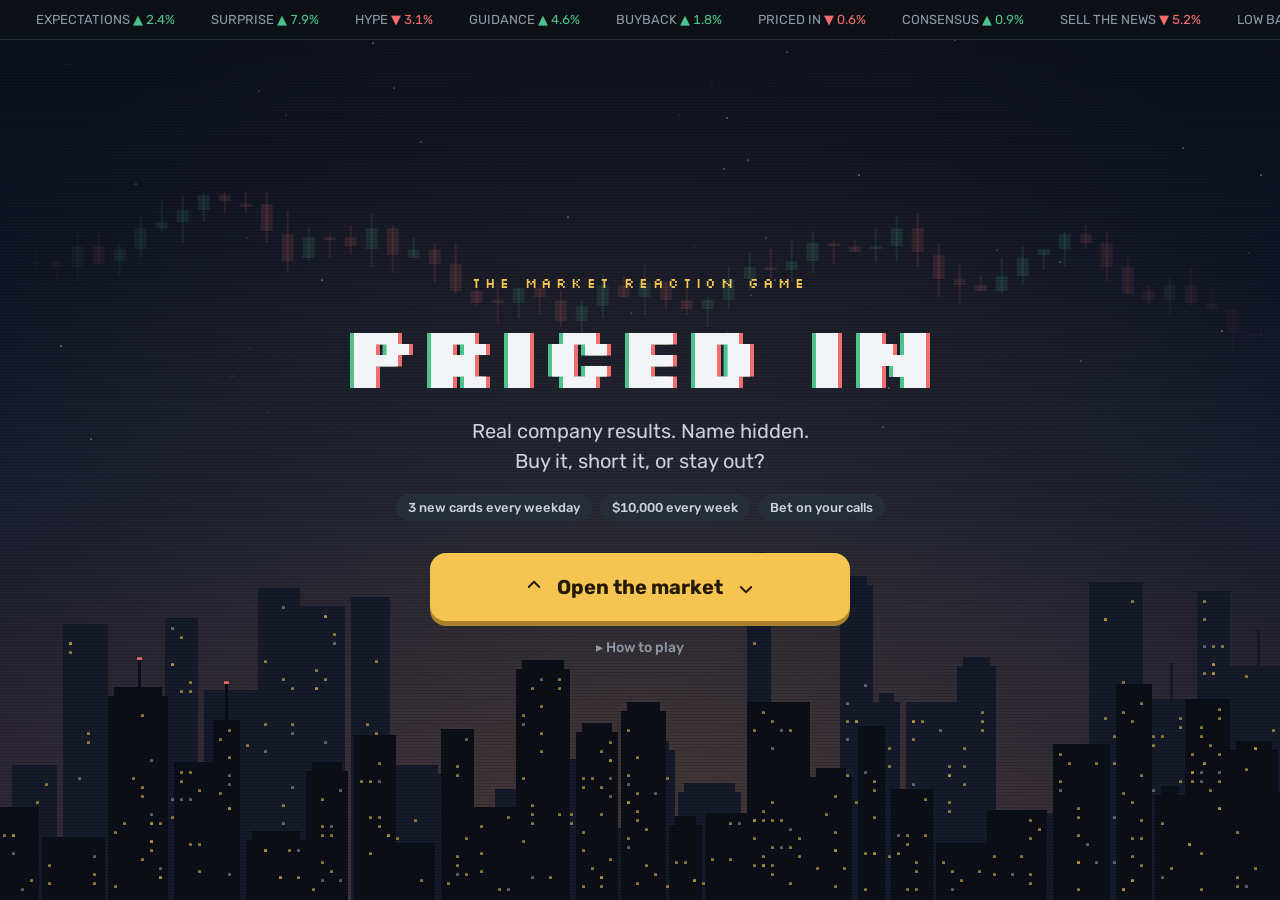
==== commit 5f07f734: "Add the tower: climb a floor per profitable trade, with a new sky and scene each level. Also week 2 " ====
--- a/index.html
+++ b/index.html
@@ -13,8 +13,6 @@
 <body>
     <!-- The gold price line that keeps drawing itself behind everything -->
     <canvas id="bg-chart" class="bg-chart" aria-hidden="true"></canvas>
-    <!-- Gold glow on the horizon that gets stronger the higher up the tower you are -->
-    <div id="sky-glow" class="sky-glow" aria-hidden="true"></div>
 
     <!-- ============ HOME ============ -->
     <div id="home" class="home">
--- a/style.css
+++ b/style.css
@@ -72,20 +72,6 @@
 
 body.in-game .bg-chart { opacity: 0.7; }
 
-/* Gold glow on the horizon and a richer sky, stronger the higher up the tower you are.
-   game.js sets --lux from 0 (street) to 1 (rooftop). Behind the city canvas. */
-.sky-glow {
-    position: fixed;
-    inset: 0;
-    z-index: -1;
-    pointer-events: none;
-    background:
-        radial-gradient(ellipse 130% 55% at 50% 100%, rgba(245, 196, 81, 0.30), transparent 70%),
-        linear-gradient(to bottom, rgba(70, 45, 110, 0.35), transparent 60%);
-    opacity: var(--lux, 0);
-    transition: opacity 1.6s ease;
-}
-
 /* ---------- Home ---------- */
 .home {
     position: relative;
@@ -927,7 +913,6 @@
     .tape-track { animation: none; }
     .home-kicker, .home-title, .home-sub, .home-chips, .btn-start, .howto { animation: none; }
     .floor.floor-up, .floor.floor-down, .floor[data-level="6"] { animation: none; }
-    .sky-glow { transition: none; }
     /* The level banner still appears, but fades in place instead of moving */
     .floor-toast.show { animation: toast-fade 2.6s linear forwards; }
 }
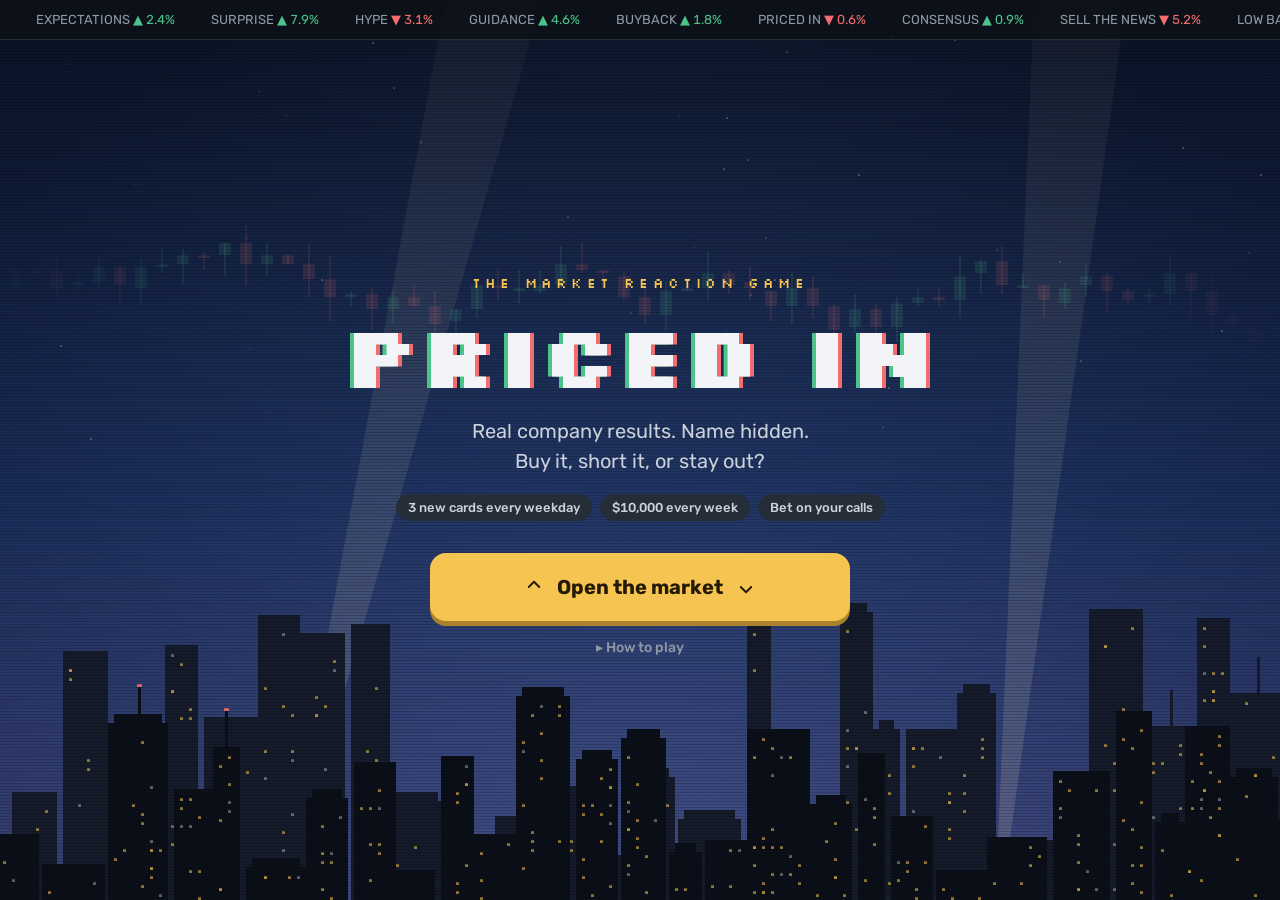
==== commit a4054cf8: "Add the tower: balance sets your level, with a scale and a new sky each level. Also week 2 card rese" ====
--- a/index.html
+++ b/index.html
@@ -45,7 +45,7 @@
                     <li>Before the results come out, <strong>buy</strong> (you make money if the price rises), <strong>short</strong> (you make money if it falls) or stay out. Put 10%, 25% or 50% of your portfolio on it.</li>
                     <li>The next morning the market opens. Take your profit or loss <strong>at the open</strong>, or <strong>hold to the close</strong>. Your profit or loss is the real price move on your position.</li>
                     <li>Three new cards every weekday. Your portfolio carries over from day to day and starts again at $10,000 every Monday.</li>
-                    <li>Climb the tower: every trade that makes money takes you up a floor, and every loss takes you down one. The higher you go, the fancier it gets. Back to the street every Monday.</li>
+                    <li>Climb the tower: your balance decides your level. You start in the Lobby with $10,000; reach $11,000 for the Trading floor, then $12,500, $15,000, $20,000 and $25,000 for the Rooftop. Drop below $10,000 and you're out on the street. The higher you go, the fancier it gets.</li>
                     <li>The catch: good news doesn't always mean up. Prices move on <em>surprise</em>, not on whether the news sounds good.</li>
                 </ol>
             </details>
@@ -79,7 +79,17 @@
                 <span class="hud-label">Return</span>
                 <span id="return" class="hud-value"></span>
             </div>
+
+            <!-- Phones and tablets: the balance you need for the next level (laptops get the scale) -->
+            <p id="next-level" class="next-level"></p>
         </header>
+
+        <!-- Laptops: the tower down the left side, each level with the balance it needs,
+             and a marker at your balance -->
+        <aside id="tower" class="tower" aria-label="The tower: the balance each level needs">
+            <p class="tower-title">The tower</p>
+            <div id="tower-levels" class="tower-levels"></div>
+        </aside>
 
         <main class="stage">
 
--- a/style.css
+++ b/style.css
@@ -392,6 +392,118 @@
     100% { transform: none; }
 }
 
+/* Phones and tablets: "Next: Corner office at $12,500 · $1,297 to go" under the top bar */
+.next-level {
+    grid-column: 1 / -1;
+    margin: 0;
+    text-align: center;
+    font-size: 12px;
+    color: var(--muted);
+}
+
+/* Laptops: the tower down the left side. Rows run from the Rooftop (top) to the Street,
+   each with a coloured bar on the right; the gold marker sits at your balance. */
+.tower {
+    display: none;
+    position: fixed;
+    left: 20px;
+    top: 50%;
+    transform: translateY(-50%);
+    z-index: 1;
+    width: 150px;
+    padding: 14px 12px;
+    border-radius: 14px;
+    border: 1px solid var(--border-soft);
+    background: rgba(13, 17, 23, 0.72);
+}
+
+.tower-title {
+    margin: 0 0 10px;
+    font-family: var(--pixel);
+    font-size: 11px;
+    letter-spacing: 0.12em;
+    text-transform: uppercase;
+    color: var(--gold);
+}
+
+.tower-levels { position: relative; }
+
+.tower-row {
+    position: relative;
+    height: 46px;
+    padding: 6px 18px 0 8px;
+    border-radius: 8px;
+    display: flex;
+    flex-direction: column;
+    gap: 2px;
+}
+.tower-row::after {                 /* this level's slice of the coloured bar */
+    content: "";
+    position: absolute;
+    right: 0;
+    top: 0;
+    bottom: 0;
+    width: 8px;
+    background: var(--bar);
+    opacity: 0.25;
+}
+.tower-row:nth-child(1) { --bar: #ffcf6b; }   /* Rooftop */
+.tower-row:nth-child(2) { --bar: #f0a060; }   /* Penthouse */
+.tower-row:nth-child(3) { --bar: #d0707a; }   /* Boardroom */
+.tower-row:nth-child(4) { --bar: #a066b0; }   /* Corner office */
+.tower-row:nth-child(5) { --bar: #4cc38a; }   /* Trading floor */
+.tower-row:nth-child(6) { --bar: #5b8def; }   /* Lobby */
+.tower-row:nth-child(7) { --bar: #4a5263; }   /* Street */
+
+.tower-name { font-size: 13px; font-weight: 600; color: var(--muted); }
+.tower-min { font-size: 11px; color: var(--muted); opacity: 0.8; }
+
+.tower-row.passed::after, .tower-row.now::after { opacity: 1; }
+.tower-row.passed .tower-name { color: var(--text-soft); }
+.tower-row.now { background: rgba(245, 196, 81, 0.1); }
+.tower-row.now .tower-name { color: var(--gold); }
+.tower-row.now .tower-min { color: var(--text-soft); }
+
+/* Your balance: a gold tick across the bar and a tag pointing at it */
+.tower-marker {
+    position: absolute;
+    left: 100%;
+    margin-left: 10px;
+    transform: translateY(50%);
+    padding: 3px 8px;
+    border-radius: 6px;
+    background: var(--gold);
+    color: #241A05;
+    font-size: 12px;
+    font-weight: 700;
+    white-space: nowrap;
+    transition: bottom 1.2s cubic-bezier(0.3, 1.2, 0.4, 1);
+}
+.tower-marker::before {             /* arrow pointing back at the bar */
+    content: "";
+    position: absolute;
+    right: 100%;
+    top: 50%;
+    transform: translateY(-50%);
+    border: 5px solid transparent;
+    border-right-color: var(--gold);
+}
+.tower-marker::after {              /* tick across the bar */
+    content: "";
+    position: absolute;
+    right: calc(100% + 5px);
+    top: 50%;
+    width: 14px;
+    height: 2px;
+    margin-top: -1px;
+    background: var(--gold);
+}
+
+@media (min-width: 1180px) {
+    .tower { display: block; }
+    .next-level { display: none; }
+}
+
 /* Banner when you reach a new level */
 .floor-toast {
     position: fixed;
@@ -913,6 +1025,7 @@
     .tape-track { animation: none; }
     .home-kicker, .home-title, .home-sub, .home-chips, .btn-start, .howto { animation: none; }
     .floor.floor-up, .floor.floor-down, .floor[data-level="6"] { animation: none; }
+    .tower-marker { transition: none; }
     /* The level banner still appears, but fades in place instead of moving */
     .floor-toast.show { animation: toast-fade 2.6s linear forwards; }
 }
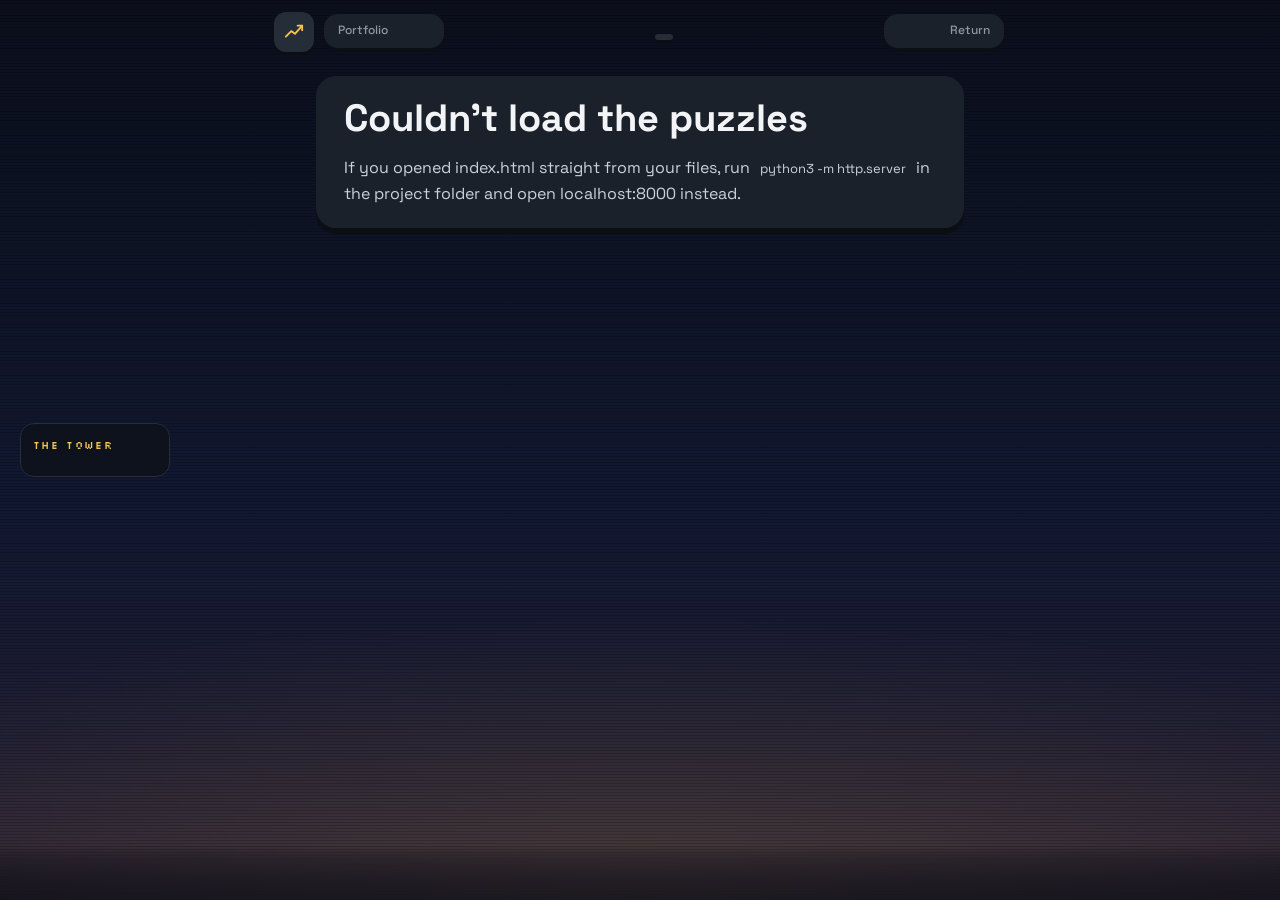
==== commit 311b2cc9: "Space Grotesk + JetBrains Mono fonts (code by Claude)" ====
--- a/index.html
+++ b/index.html
@@ -7,7 +7,7 @@
     <meta name="description" content="A game about how markets react to news. Read the results, then call it: up or down?">
     <link rel="preconnect" href="https://fonts.googleapis.com">
     <link rel="preconnect" href="https://fonts.gstatic.com" crossorigin>
-    <link href="https://fonts.googleapis.com/css2?family=Rubik:wght@400;500;600;700;800&family=Silkscreen:wght@400;700&display=swap" rel="stylesheet">
+    <link href="https://fonts.googleapis.com/css2?family=Space+Grotesk:wght@400;500;600;700&family=JetBrains+Mono:wght@500;700;800&family=Silkscreen:wght@400;700&display=swap" rel="stylesheet">
     <link rel="stylesheet" href="style.css">
 </head>
 <body>
--- a/style.css
+++ b/style.css
@@ -20,8 +20,9 @@
     --down-bg: #3A1D20;
     --down-chip: #3A1D20;
     --down-edge: #9A3B3B;
-    --font: "Rubik", system-ui, sans-serif;
-    --pixel: "Silkscreen", "Rubik", monospace;   /* the home title only */
+    --font: "Space Grotesk", system-ui, sans-serif;
+    --num: "JetBrains Mono", ui-monospace, monospace;   /* numbers: money, prices, %, countdown */
+    --pixel: "Silkscreen", "Space Grotesk", monospace;  /* the home title only */
     --serif: var(--font);
     --sans: var(--font);
     --mono: var(--font);
@@ -877,15 +878,42 @@
 .tab.active { background: var(--raised); color: var(--gold); box-shadow: 0 3px 0 var(--edge); }
 .tab:focus-visible { outline: 2px solid var(--gold); outline-offset: 2px; }
 
+/* ---------- Numbers in the terminal font ---------- */
+/* Small data numbers only: big display numbers and word-and-number stats stay in Space Grotesk */
+.hud-value, #pnl, .rows .num, .chip, .grid-pnl, .day-pnl,
+.count-tile strong, .tower-min, .tower-marker, .past-ret,
+.btn span, .floor-num {
+    font-family: var(--num);
+    letter-spacing: -0.02em;
+}
+
 /* ---------- Bottom bar ---------- */
+/* No solid bar: the buttons sit on the city itself. A soft fade (clear at the top, a little
+   darker towards the bottom) keeps the hint text readable over the lit windows. */
 .actions {
     position: sticky;
     bottom: 0;
     z-index: 2;
-    padding: 14px 16px 24px;
-    background: rgba(13, 17, 26, 0.92);
-    box-shadow: 0 -1px 0 var(--border-soft);
-}
+    isolation: isolate;
+    padding: 30px 16px 24px;
+    background: linear-gradient(to bottom, rgba(8, 11, 20, 0) 0%, rgba(8, 11, 20, 0.45) 40%, rgba(8, 11, 20, 0.7) 100%);
+}
+
+/* A blur that fades in towards the bottom: the city still shows through, but a long card
+   scrolling underneath turns soft instead of clashing with the hint text */
+.actions::before {
+    content: "";
+    position: absolute;
+    inset: 0;
+    z-index: -1;
+    pointer-events: none;
+    -webkit-backdrop-filter: blur(10px);
+    backdrop-filter: blur(10px);
+    -webkit-mask-image: linear-gradient(to bottom, transparent 0%, black 28%);
+    mask-image: linear-gradient(to bottom, transparent 0%, black 28%);
+}
+
+.actions .hint, .actions .tab { text-shadow: 0 1px 8px rgba(0, 0, 0, 0.9), 0 0 2px rgba(0, 0, 0, 0.8); }
 
 .step {
     max-width: 680px;
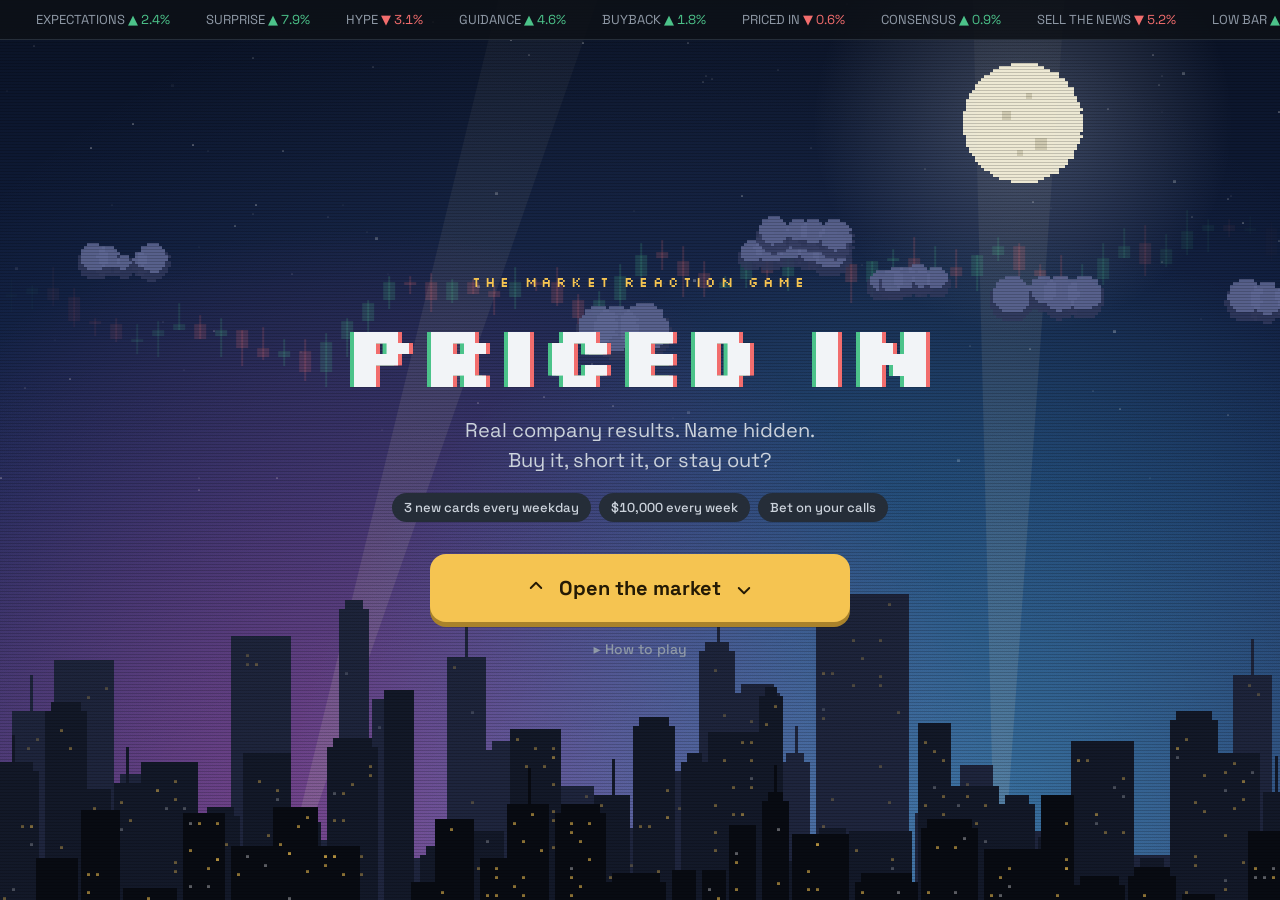
==== commit 99442dd5: "Add link previews and icon (code by Claude)" ====
--- a/index.html
+++ b/index.html
@@ -4,7 +4,22 @@
     <meta charset="UTF-8">
     <meta name="viewport" content="width=device-width, initial-scale=1.0">
     <title>Priced In</title>
-    <meta name="description" content="A game about how markets react to news. Read the results, then call it: up or down?">
+    <meta name="description" content="Real company results, name hidden. Buy it, short it or stay out, then see how the market really reacted. 3 new cards every weekday.">
+    <link rel="icon" href="favicon.svg" type="image/svg+xml">
+    <link rel="apple-touch-icon" href="apple-touch-icon.png">
+    <meta name="theme-color" content="#12161D">
+
+    <!-- Link previews (WhatsApp, iMessage, Discord, X, LinkedIn...). Image URLs must be full addresses. -->
+    <meta property="og:type" content="website">
+    <meta property="og:site_name" content="Priced In">
+    <meta property="og:title" content="Priced In: the market reaction game">
+    <meta property="og:description" content="Real company results, name hidden. Buy it, short it or stay out?">
+    <meta property="og:url" content="https://michaeldevaz5-cell.github.io/priced-in/">
+    <meta property="og:image" content="https://michaeldevaz5-cell.github.io/priced-in/og-image.jpg">
+    <meta property="og:image:width" content="1200">
+    <meta property="og:image:height" content="630">
+    <meta property="og:image:alt" content="Priced In, a pixel-art title over a night-time city skyline">
+    <meta name="twitter:card" content="summary_large_image">
     <link rel="preconnect" href="https://fonts.googleapis.com">
     <link rel="preconnect" href="https://fonts.gstatic.com" crossorigin>
     <link href="https://fonts.googleapis.com/css2?family=Space+Grotesk:wght@400;500;600;700&family=JetBrains+Mono:wght@500;700;800&family=Silkscreen:wght@400;700&display=swap" rel="stylesheet">
--- a/style.css
+++ b/style.css
@@ -318,7 +318,7 @@
     gap: 6px;
 }
 
-.squares { display: flex; gap: 4px; }
+.squares { display: flex; flex-wrap: wrap; justify-content: center; gap: 4px; max-width: 340px; }   /* wraps when a practice round has many cards */
 
 .squares i {
     width: 16px;
@@ -504,6 +504,12 @@
     .tower { display: block; }
     .next-level { display: none; }
 }
+
+/* Practice: the tower is for weekly gains, so it's hidden during a practice round */
+body.in-practice .floor,
+body.in-practice .next-level,
+body.in-practice .tower,
+body.in-practice .floor-toast { display: none !important; }
 
 /* Banner when you reach a new level */
 .floor-toast {
@@ -886,6 +892,32 @@
     font-family: var(--num);
     letter-spacing: -0.02em;
 }
+
+/* ---------- Card and reveal: terminal-style headline and labels ----------
+   The headline gets a "> " prompt above it and a blinking gold cursor after it.
+   The mood and news text stay in Space Grotesk so they're easy to read. */
+#card .headline, #reveal .headline {
+    font-family: var(--num);
+    font-weight: 800;
+    letter-spacing: -0.04em;
+}
+
+#card .kicker, #reveal .kicker, #card .label, #reveal .label, #card .rows th {
+    font-family: var(--num);
+    font-size: 12px;
+    letter-spacing: 0.08em;
+    text-transform: uppercase;
+}
+
+#card .kicker::before, #reveal .kicker::before { content: "> "; }
+
+#card .headline::after, #reveal .headline::after {
+    content: "_";
+    color: var(--gold);
+    animation: cursor-blink 1.1s steps(1) infinite;
+}
+
+@keyframes cursor-blink { 50% { opacity: 0; } }
 
 /* ---------- Bottom bar ---------- */
 /* No solid bar: the buttons sit on the city itself. A soft fade (clear at the top, a little
@@ -1046,6 +1078,7 @@
 
 /* Respect people who turn animations off */
 @media (prefers-reduced-motion: reduce) {
+    #card .headline::after, #reveal .headline::after { animation: none; }
     .fade-up, .area-fade, .dot-pop { animation: none; opacity: 1; transform: none; }
     .line-draw { animation: none; stroke-dashoffset: 0; }
     .enter, .shake { animation: none; }
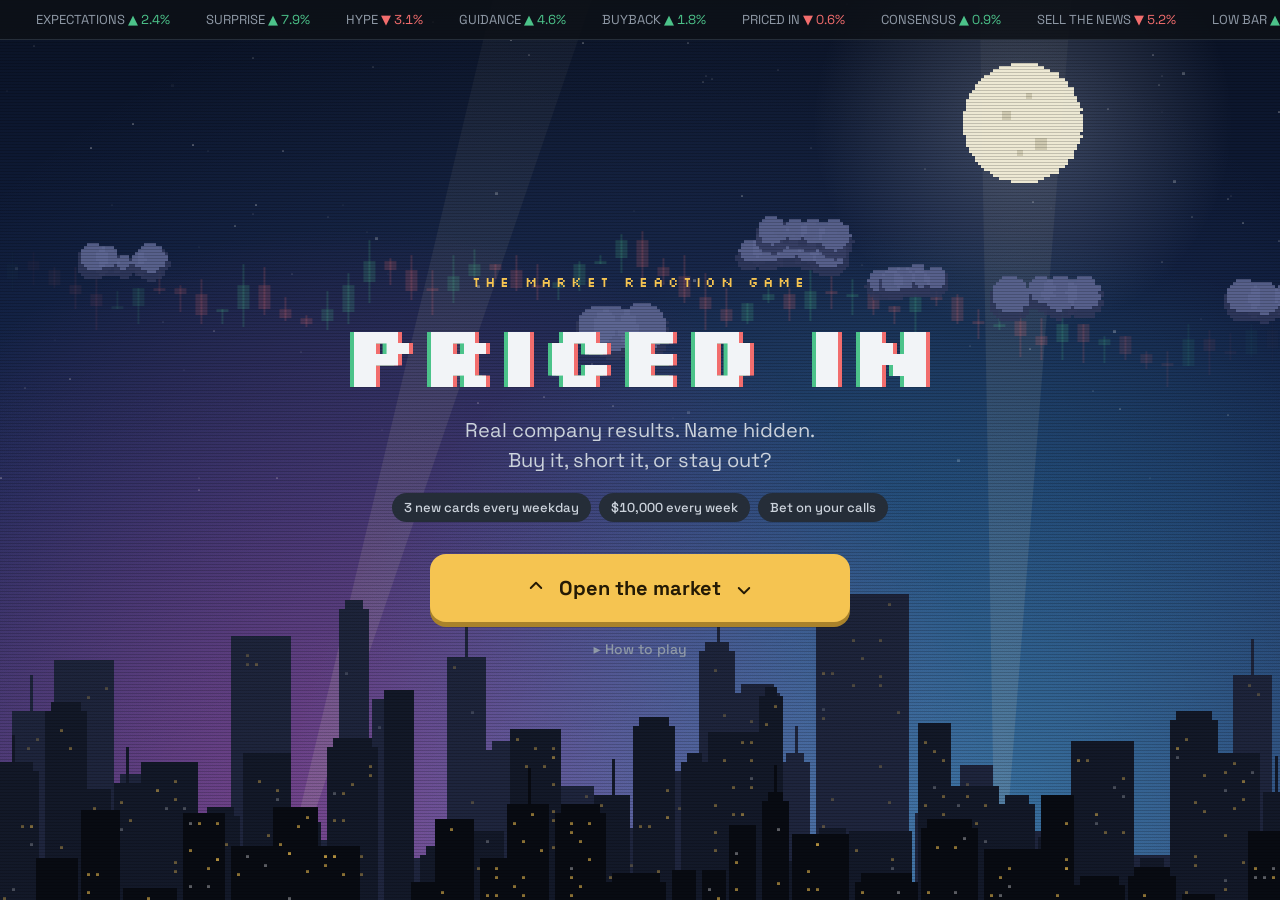
==== commit 25a8ff28: "Switch links to pricedin.day, add Instagram profile picture (code by Claude)" ====
--- a/index.html
+++ b/index.html
@@ -14,8 +14,8 @@
     <meta property="og:site_name" content="Priced In">
     <meta property="og:title" content="Priced In: the market reaction game">
     <meta property="og:description" content="Real company results, name hidden. Buy it, short it or stay out?">
-    <meta property="og:url" content="https://michaeldevaz5-cell.github.io/priced-in/">
-    <meta property="og:image" content="https://michaeldevaz5-cell.github.io/priced-in/og-image.jpg">
+    <meta property="og:url" content="https://pricedin.day/">
+    <meta property="og:image" content="https://pricedin.day/og-image.jpg">
     <meta property="og:image:width" content="1200">
     <meta property="og:image:height" content="630">
     <meta property="og:image:alt" content="Priced In, a pixel-art title over a night-time city skyline">
